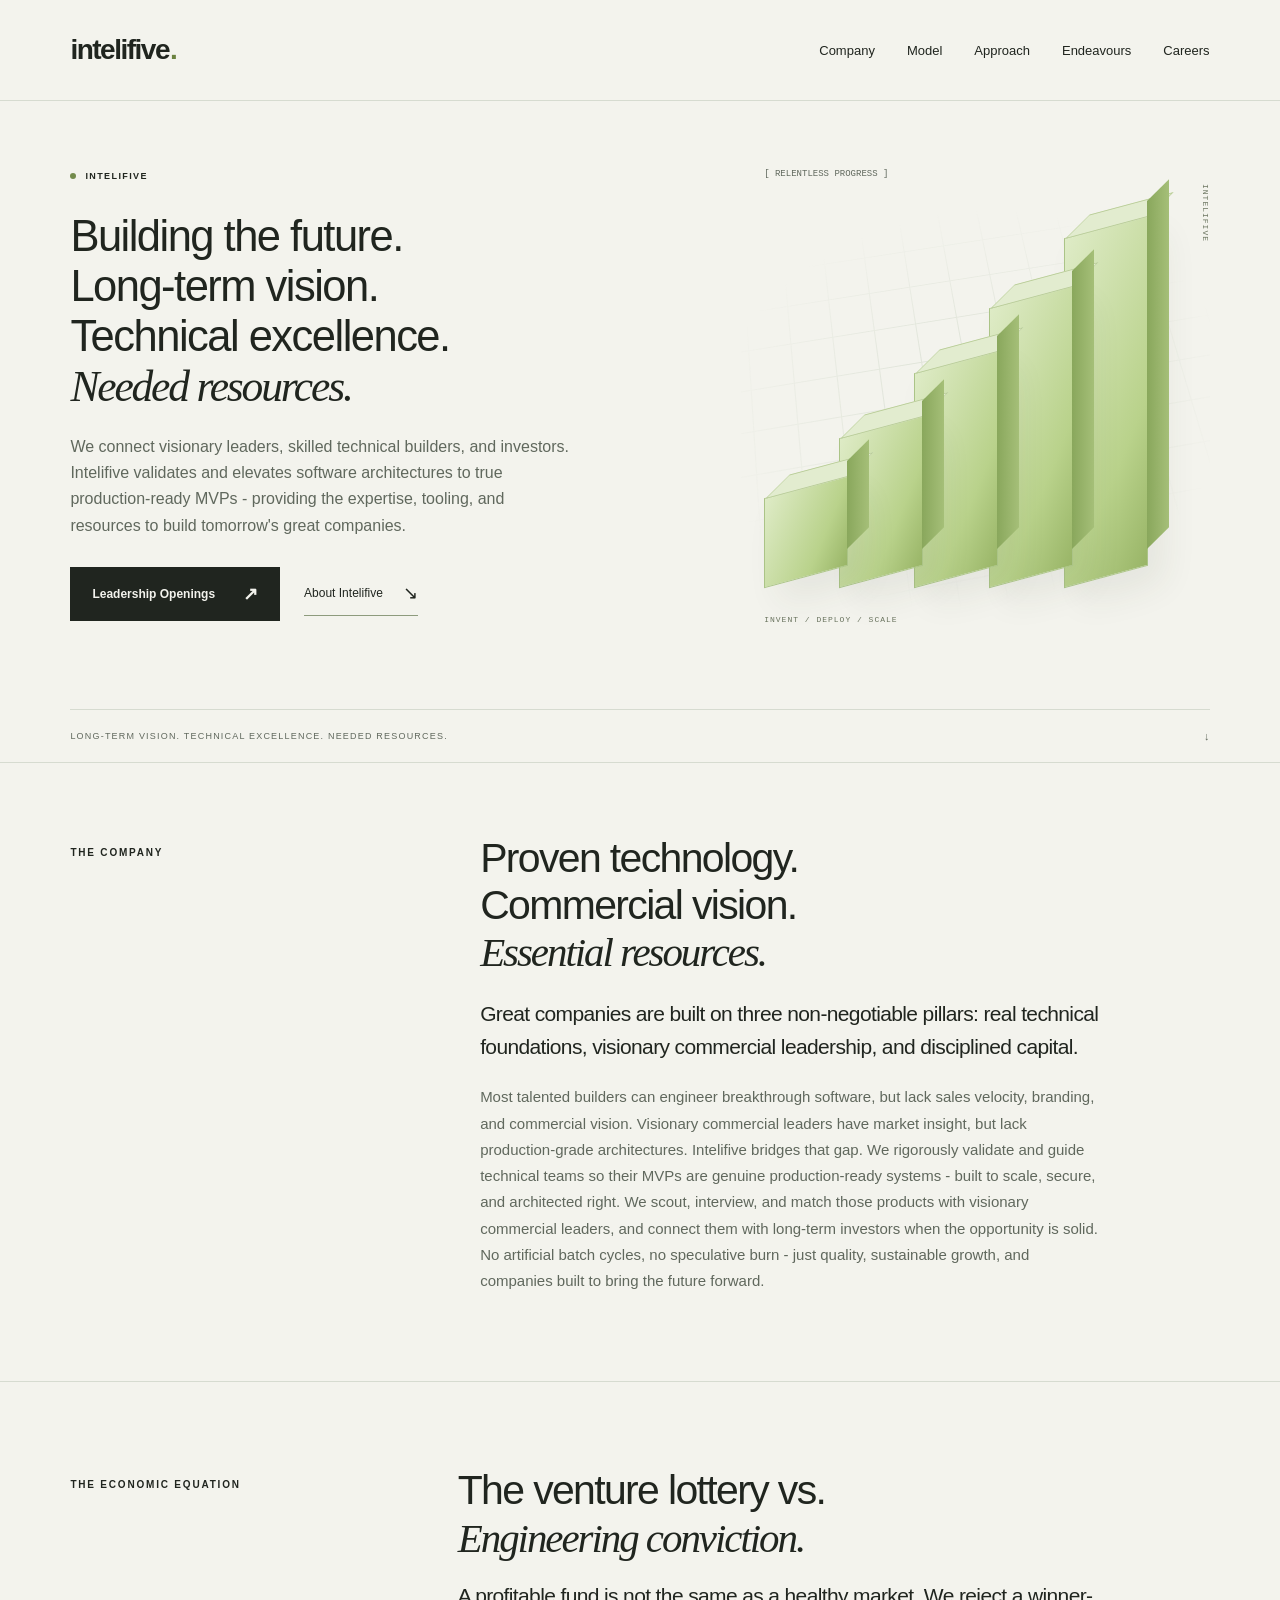
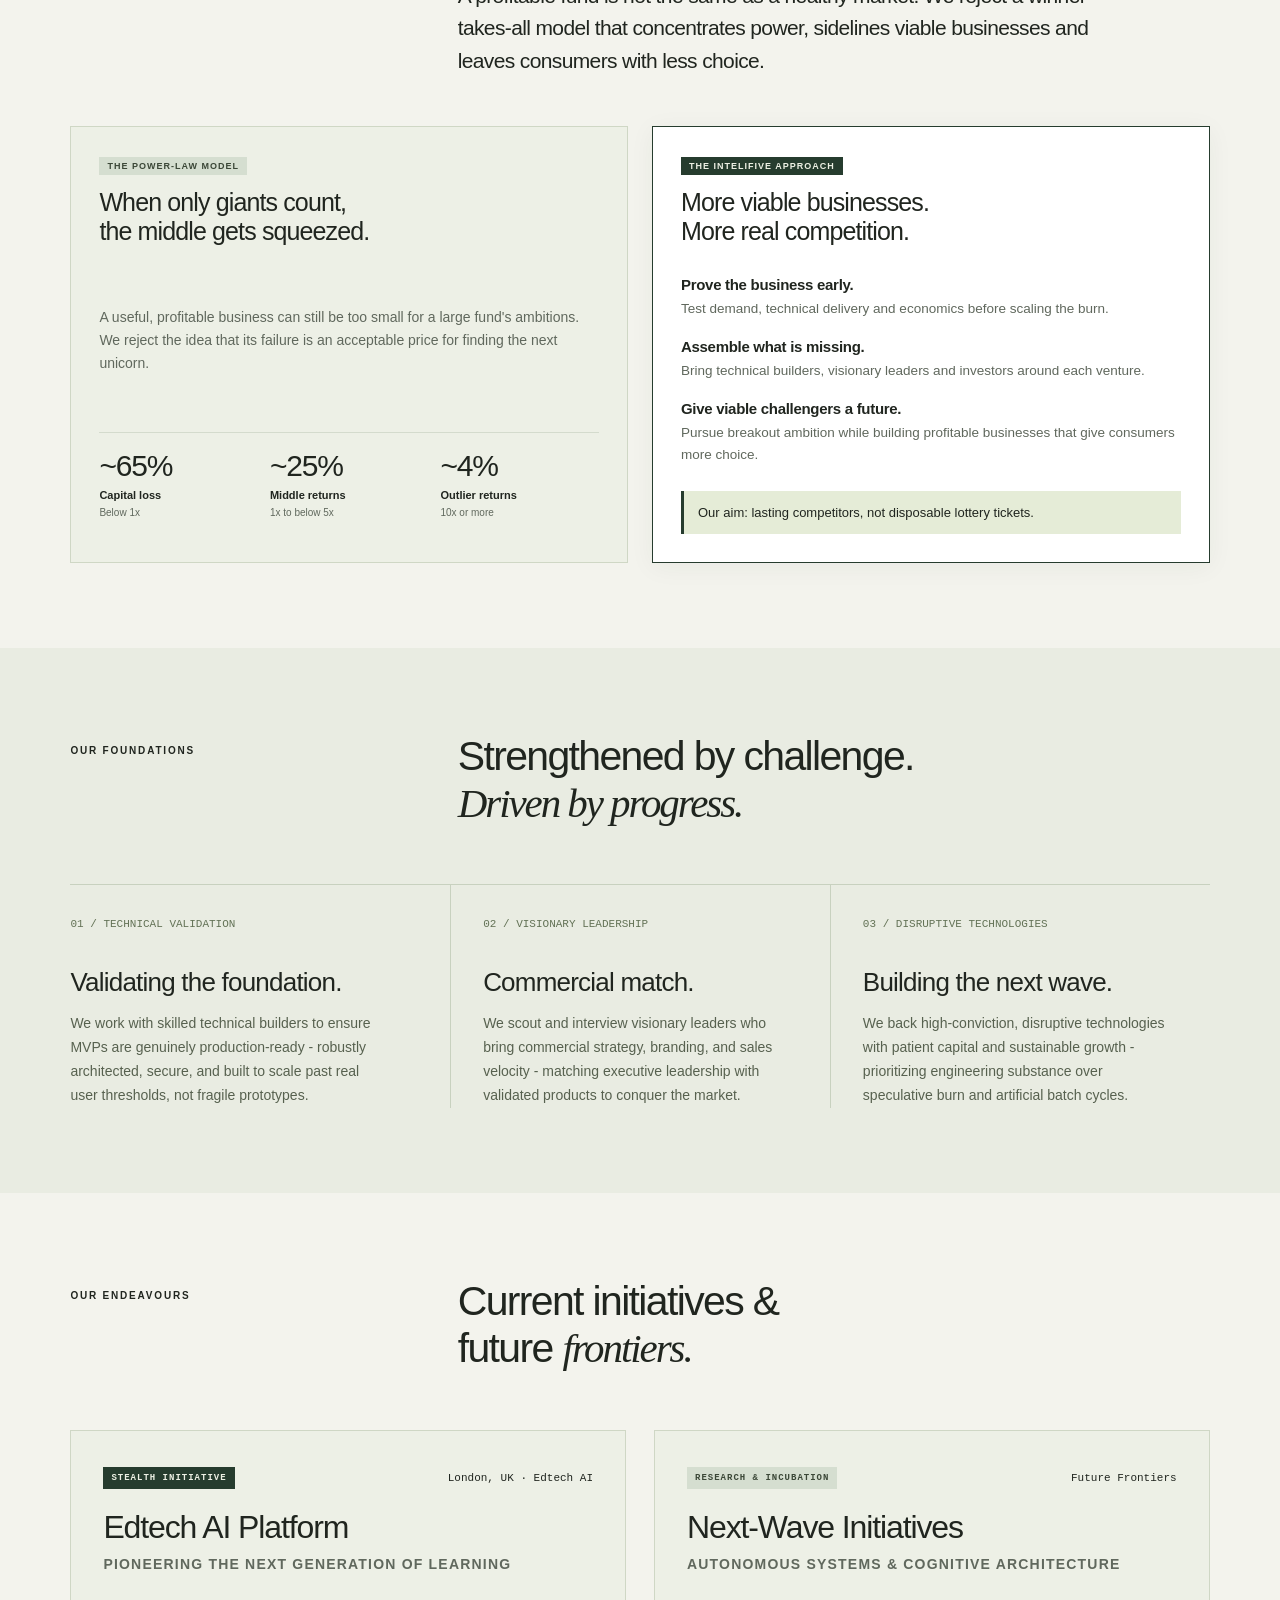
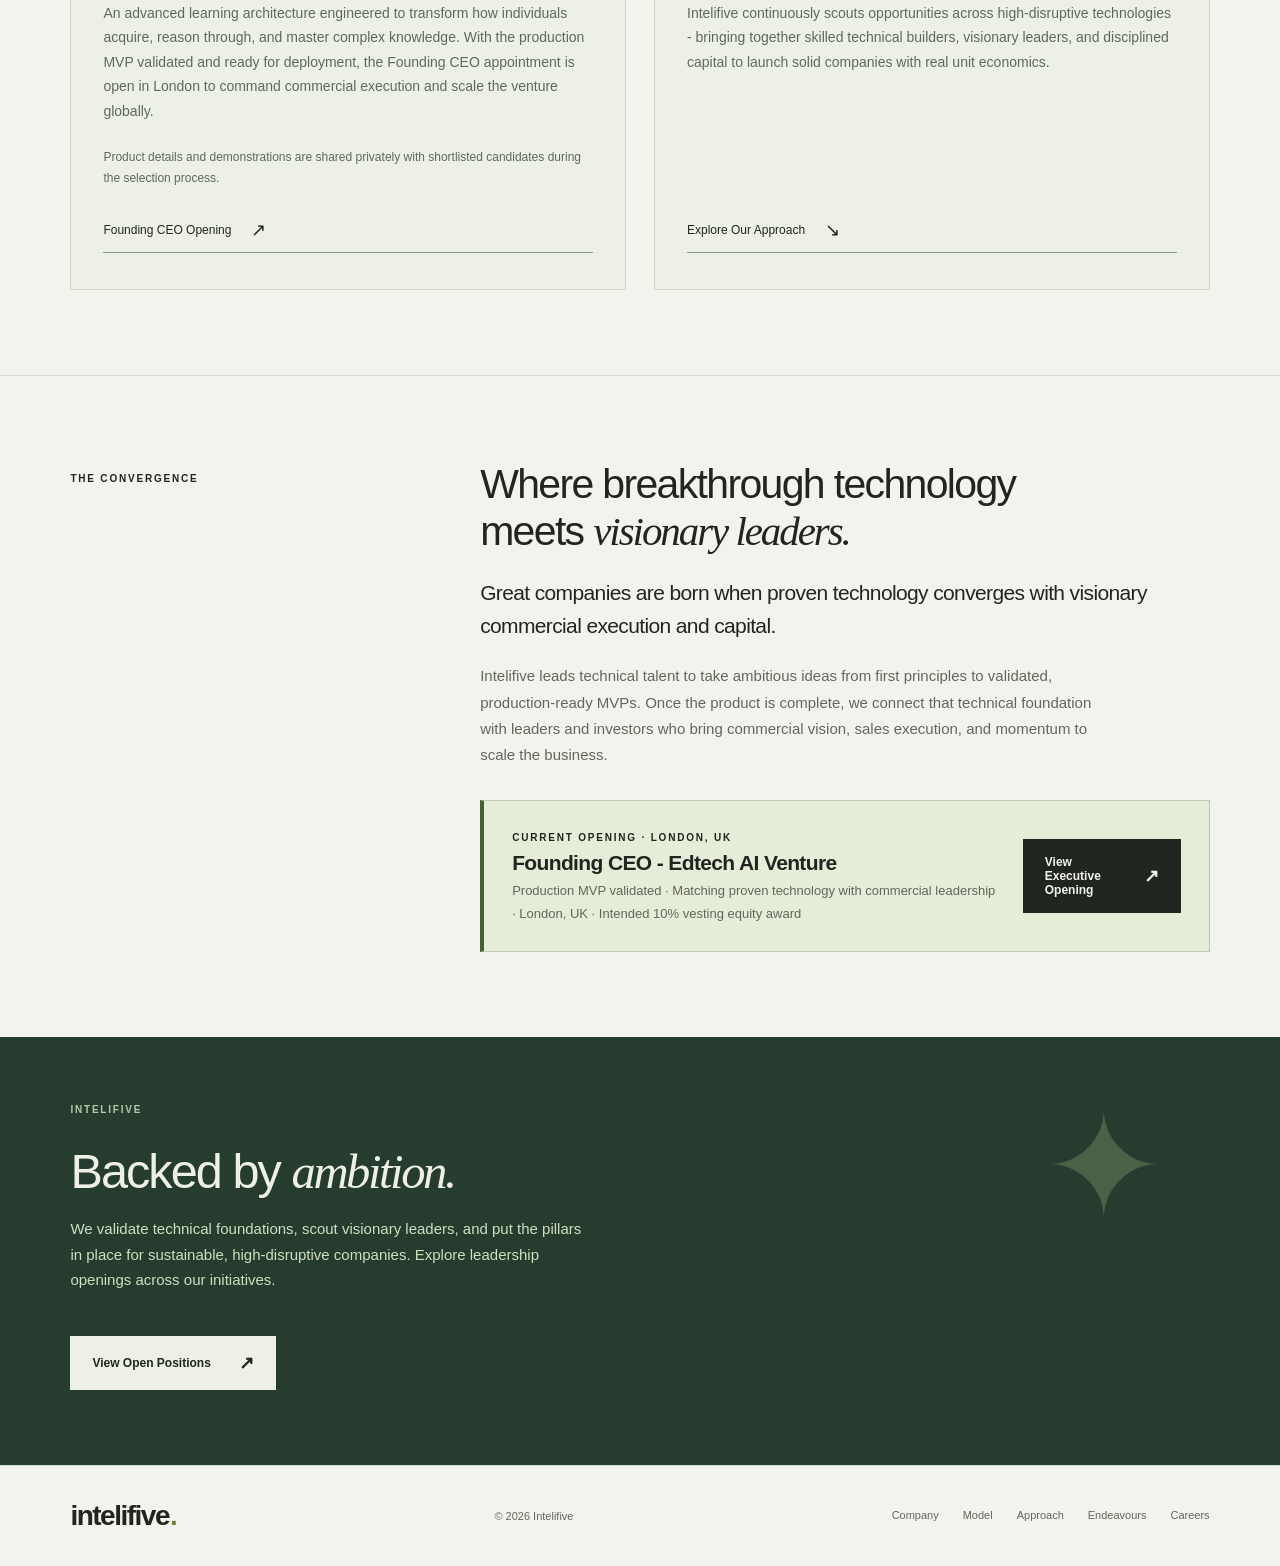
==== index.html @ eaf85df0 "Publish Intelifive static website" ====
<!doctype html>
<html lang="en">
<head>
  <meta charset="utf-8">
  <meta name="viewport" content="width=device-width, initial-scale=1">
  <title>Intelifive | Building the Future</title>
  <meta name="description" content="Intelifive connects visionary leaders, skilled technical builders, and investors - validating production-ready foundations and putting the pillars in place for future great companies.">
  <meta name="theme-color" content="#f3f3ed">
  <link rel="canonical" href="https://intelifive.com/">
  <link rel="icon" href="assets/favicon.svg" type="image/svg+xml">
  <link rel="stylesheet" href="assets/site.css">
  <meta property="og:type" content="website">
  <meta property="og:site_name" content="Intelifive">
  <meta property="og:locale" content="en_GB">
  <meta property="og:title" content="Intelifive | Building the Future">
  <meta property="og:description" content="Intelifive connects visionary leaders, skilled technical builders, and investors - validating production-ready foundations and putting the pillars in place for future great companies.">
  <meta property="og:url" content="https://intelifive.com/">
  <meta property="og:image" content="https://intelifive.com/assets/social.png">
  <meta property="og:image:width" content="1200">
  <meta property="og:image:height" content="630">
  <meta property="og:image:alt" content="Intelifive. Building the future through vision and technical excellence.">
  <meta name="twitter:card" content="summary_large_image">
  <meta name="twitter:title" content="Intelifive | Building the Future">
  <meta name="twitter:description" content="Intelifive connects visionary leaders, skilled technical builders, and investors - validating production-ready foundations and putting the pillars in place for future great companies.">
  <meta name="twitter:image" content="https://intelifive.com/assets/social.png">
  <script type="application/ld+json">
  {
    "@context": "https://schema.org",
    "@graph": [
      {
        "@type": "Organization",
        "@id": "https://intelifive.com/#organization",
        "name": "Intelifive",
        "url": "https://intelifive.com/",
        "description": "Connecting visionary leaders, skilled technical builders, and investors to validate production-ready foundations and build future great companies."
      },
      {
        "@type": "WebSite",
        "name": "Intelifive",
        "url": "https://intelifive.com/",
        "publisher": {
          "@id": "https://intelifive.com/#organization"
        }
      }
    ]
  }
  </script>
</head>
<body>
  <a class="skip" href="#main">Skip to content</a>
  <header>
    <a class="brand" href="index.html" aria-label="Intelifive home">intelifive<span class="dot">.</span></a>
    <nav aria-label="Main navigation">
      <a href="#about">Company</a>
      <a href="#model">Model</a>
      <a href="#approach">Approach</a>
      <a href="#endeavours">Endeavours</a>
      <a href="careers/index.html">Careers</a>
    </nav>
  </header>

  <main id="main">
    <section class="hero">
      <div class="hero-copy">
        <p class="eyebrow"><span class="status"></span> INTELIFIVE</p>
        <h1>Building the future.<br>Long-term vision.<br>Technical excellence.<br><em>Needed resources.</em></h1>
        <p class="intro">We connect visionary leaders, skilled technical builders, and investors. Intelifive validates and elevates software architectures to true production-ready MVPs - providing the expertise, tooling, and resources to build tomorrow's great companies.</p>
        <div class="hero-actions">
          <a class="button" href="careers/index.html">Leadership Openings <span>↗</span></a>
          <a class="text-link" href="#about">About Intelifive <span aria-hidden="true">↘</span></a>
        </div>
      </div>
      <div class="sculpture" aria-hidden="true">
        <div class="grid"></div>
        <div class="pillar p1"></div>
        <div class="pillar p2"></div>
        <div class="pillar p3"></div>
        <div class="pillar p4"></div>
        <div class="pillar p5"></div>
        <span class="diagram-label dl1">INVENT / DEPLOY / SCALE</span>
        <span class="diagram-label dl2">INTELIFIVE</span>
        <span class="coordinate">[ RELENTLESS PROGRESS ]</span>
      </div>
      <div class="hero-bottom">
        <span>LONG-TERM VISION. TECHNICAL EXCELLENCE. NEEDED RESOURCES.</span>
        <a href="#about">↓</a>
      </div>
    </section>

    <section id="about" class="section split company-section">
      <p class="eyebrow">THE COMPANY</p>
      <div>
        <h2>Proven technology.<br>Commercial vision.<br><em>Essential resources.</em></h2>
        <p class="large">Great companies are built on three non-negotiable pillars: real technical foundations, visionary commercial leadership, and disciplined capital.</p>
        <p class="body-copy">Most talented builders can engineer breakthrough software, but lack sales velocity, branding, and commercial vision. Visionary commercial leaders have market insight, but lack production-grade architectures. Intelifive bridges that gap. We rigorously validate and guide technical teams so their MVPs are genuine production-ready systems - built to scale, secure, and architected right. We scout, interview, and match those products with visionary commercial leaders, and connect them with long-term investors when the opportunity is solid. No artificial batch cycles, no speculative burn - just quality, sustainable growth, and companies built to bring the future forward.</p>
      </div>
    </section>

    <section id="model" class="section model-section model-compact">
      <div class="section-heading model-heading">
        <p class="eyebrow">THE ECONOMIC EQUATION</p>
        <div class="heading-wrapper">
          <h2>The venture lottery vs.<br><em>Engineering conviction.</em></h2>
          <p class="large">A profitable fund is not the same as a healthy market. We reject a winner-takes-all model that concentrates power, sidelines viable businesses and leaves consumers with less choice.</p>
        </div>
      </div>

      <div class="comparison-grid">
        <div class="comparison-card traditional-card">
          <div class="card-top">
            <span class="badge badge-muted">THE POWER-LAW MODEL</span>
            <h3>When only giants count,<br>the middle gets squeezed.</h3>
          </div>
          <p class="compact-thesis">A useful, profitable business can still be too small for a large fund's ambitions. We reject the idea that its failure is an acceptable price for finding the next unicorn.</p>
          <dl class="compact-metrics">
            <div><dt>~65%</dt><dd>Capital loss<span>Below 1x</span></dd></div>
            <div><dt>~25%</dt><dd>Middle returns<span>1x to below 5x</span></dd></div>
            <div><dt>~4%</dt><dd>Outlier returns<span>10x or more</span></dd></div>
          </dl>
        </div>

        <div class="comparison-card intelifive-card">
          <div class="card-top">
            <span class="badge">THE INTELIFIVE APPROACH</span>
            <h3>More viable businesses.<br>More real competition.</h3>
          </div>
          <div class="compact-differentiators">
            <div class="point-item"><h4>Prove the business early.</h4><p>Test demand, technical delivery and economics before scaling the burn.</p></div>
            <div class="point-item"><h4>Assemble what is missing.</h4><p>Bring technical builders, visionary leaders and investors around each venture.</p></div>
            <div class="point-item"><h4>Give viable challengers a future.</h4><p>Pursue breakout ambition while building profitable businesses that give consumers more choice.</p></div>
          </div>
          <p class="compact-conviction">Our aim: lasting competitors, not disposable lottery tickets.</p>
        </div>
      </div>
    </section>

    <section id="approach" class="section approach">
      <div class="section-heading">
        <p class="eyebrow">OUR FOUNDATIONS</p>
        <h2>Strengthened by challenge.<br><em>Driven by progress.</em></h2>
      </div>
      <div class="principles">
        <article>
          <span class="number">01 / TECHNICAL VALIDATION</span>
          <h3>Validating the foundation.</h3>
          <p>We work with skilled technical builders to ensure MVPs are genuinely production-ready - robustly architected, secure, and built to scale past real user thresholds, not fragile prototypes.</p>
        </article>
        <article>
          <span class="number">02 / VISIONARY LEADERSHIP</span>
          <h3>Commercial match.</h3>
          <p>We scout and interview visionary leaders who bring commercial strategy, branding, and sales velocity - matching executive leadership with validated products to conquer the market.</p>
        </article>
        <article>
          <span class="number">03 / DISRUPTIVE TECHNOLOGIES</span>
          <h3>Building the next wave.</h3>
          <p>We back high-conviction, disruptive technologies with patient capital and sustainable growth - prioritizing engineering substance over speculative burn and artificial batch cycles.</p>
        </article>
      </div>
    </section>

    <section id="endeavours" class="section">
      <div class="section-heading">
        <p class="eyebrow">OUR ENDEAVOURS</p>
        <h2>Current initiatives &amp;<br>future <em>frontiers.</em></h2>
      </div>
      <div class="portfolio-grid">
        <div class="portfolio-card">
          <div>
            <div class="portfolio-meta">
              <span class="badge">STEALTH INITIATIVE</span>
              <span>London, UK · Edtech AI</span>
            </div>
            <h3>Edtech AI Platform</h3>
            <p class="portfolio-tagline">Pioneering the Next Generation of Learning</p>
            <p>An advanced learning architecture engineered to transform how individuals acquire, reason through, and master complex knowledge. With the production MVP validated and ready for deployment, the Founding CEO appointment is open in London to command commercial execution and scale the venture globally.</p>
            <p class="note" style="margin-top:0;margin-bottom:20px;font-size:12px;">Product details and demonstrations are shared privately with shortlisted candidates during the selection process.</p>
          </div>
          <a class="text-link" href="careers/founding-ceo/index.html">Founding CEO Opening <span aria-hidden="true">↗</span></a>
        </div>
        <div class="portfolio-card">
          <div>
            <div class="portfolio-meta">
              <span class="badge badge-muted">RESEARCH &amp; INCUBATION</span>
              <span>Future Frontiers</span>
            </div>
            <h3>Next-Wave Initiatives</h3>
            <p class="portfolio-tagline">Autonomous Systems &amp; Cognitive Architecture</p>
            <p>Intelifive continuously scouts opportunities across high-disruptive technologies - bringing together skilled technical builders, visionary leaders, and disciplined capital to launch solid companies with real unit economics.</p>
          </div>
          <a class="text-link" href="#about">Explore Our Approach <span aria-hidden="true">↘</span></a>
        </div>
      </div>
    </section>

    <section id="leadership" class="section split">
      <p class="eyebrow">THE CONVERGENCE</p>
      <div>
        <h2>Where breakthrough technology<br>meets <em>visionary leaders.</em></h2>
        <p class="large">Great companies are born when proven technology converges with visionary commercial execution and capital.</p>
        <p class="body-copy">Intelifive leads technical talent to take ambitious ideas from first principles to validated, production-ready MVPs. Once the product is complete, we connect that technical foundation with leaders and investors who bring commercial vision, sales execution, and momentum to scale the business.</p>
        <div class="hiring-callout">
          <div class="hiring-info">
            <span class="eyebrow">CURRENT OPENING · LONDON, UK</span>
            <h4>Founding CEO - Edtech AI Venture</h4>
            <p>Production MVP validated · Matching proven technology with commercial leadership · London, UK · Intended 10% vesting equity award</p>
          </div>
          <a class="button" href="careers/founding-ceo/index.html">View Executive Opening <span>↗</span></a>
        </div>
      </div>
    </section>

    <section class="closing">
      <p class="eyebrow">INTELIFIVE</p>
      <h2>Backed by <em>ambition.</em></h2>
      <p class="closing-sub">We validate technical foundations, scout visionary leaders, and put the pillars in place for sustainable, high-disruptive companies. Explore leadership openings across our initiatives.</p>
      <a class="button closing-btn" href="careers/index.html">View Open Positions <span>↗</span></a>
      <span aria-hidden="true">✦</span>
    </section>
  </main>

  <footer class="compact-footer">
    <a class="brand" href="index.html">intelifive<span class="dot">.</span></a>
    <span>© 2026 Intelifive</span>
    <nav class="footer-nav">
      <a href="#about">Company</a>
      <a href="#model">Model</a>
      <a href="#approach">Approach</a>
      <a href="#endeavours">Endeavours</a>
      <a href="careers/index.html">Careers</a>
    </nav>
  </footer>
</body>
</html>
---- assets/site.css ----
:root {
  --paper: #f3f3ed;
  --ink: #20251f;
  --muted: #60685d;
  --line: #d6dbd0;
  --green: #263c2e;
}

* {
  box-sizing: border-box;
}

html {
  scroll-behavior: smooth;
  scroll-padding-top: 30px;
  overflow-x: clip;
}

body {
  margin: 0;
  background: var(--paper);
  color: var(--ink);
  font-family: Arial, Helvetica, sans-serif;
  -webkit-font-smoothing: antialiased;
  overflow-x: clip;
  text-rendering: optimizeLegibility;
}

a {
  color: inherit;
  text-decoration: none;
}

a:focus-visible {
  outline: 3px solid #627b39;
  outline-offset: 6px;
}

a:hover {
  color: #506a34;
}

p {
  line-height: 1.7;
  margin-top: 0;
}

h1, h2, h3, h4, p {
  margin-top: 0;
}

h1, h2, h3, h4 {
  font-weight: 500;
  letter-spacing: -0.04em;
}

h1 {
  font-size: clamp(38px, 4.2vw, 56px);
  line-height: 1.1;
  margin-bottom: 22px;
}

h2 {
  font-size: clamp(28px, 3.2vw, 44px);
  line-height: 1.15;
  margin-bottom: 22px;
}

em {
  font-family: Georgia, 'Times New Roman', serif;
  font-weight: 400;
  letter-spacing: -0.05em;
}

/* Accessibility */
.skip {
  position: absolute;
  top: -60px;
  left: 20px;
  z-index: 20;
  background: var(--ink);
  color: white;
  padding: 12px;
}

.skip:focus {
  top: 12px;
}

/* Header & Navigation */
header {
  max-width: 1440px;
  margin: auto;
  display: flex;
  align-items: center;
  justify-content: space-between;
  padding: 28px 5.5%;
  border-bottom: 1px solid var(--line);
}

.brand {
  font-weight: 700;
  font-size: 28px;
  letter-spacing: -1.5px;
  display: inline-flex;
  align-items: center;
  gap: 12px;
}

.dot {
  color: #6a823f;
  margin-left: -11px;
}

.symbol {
  background: var(--ink);
  color: var(--paper);
  font-size: 21px;
  line-height: 34px;
  width: 34px;
  height: 34px;
  text-align: center;
  letter-spacing: -2px;
  border-radius: 7px;
}

header nav {
  display: flex;
  align-items: center;
  gap: 32px;
  font-size: 13px;
  line-height: 1;
}

header nav a {
  display: inline-flex;
  align-items: center;
  line-height: 1;
  min-height: 44px;
  transition: color 0.2s;
}

header nav a[aria-current] {
  text-decoration: underline;
  text-underline-offset: 6px;
}

/* Eyebrows & Status */
.eyebrow {
  font-size: 10px;
  letter-spacing: 1.8px;
  font-weight: 600;
  line-height: 1.6;
}

.status {
  width: 6px;
  height: 6px;
  border-radius: 50%;
  background: #738b4c;
  display: inline-block;
  flex-shrink: 0;
}

/* Hero Section */
.hero {
  max-width: 1440px;
  margin: auto;
  position: relative;
  display: grid;
  grid-template-columns: minmax(0, 1.15fr) minmax(0, 0.85fr);
  padding: 68px 5.5% 0;
  gap: 36px;
  overflow: hidden;
}

.hero-copy {
  position: relative;
  z-index: 2;
  min-width: 0;
}

.hero-copy .eyebrow {
  font-size: 9px;
  margin-bottom: 28px;
  letter-spacing: 1.4px;
  display: flex;
  align-items: center;
  gap: 9px;
}

.hero h1 {
  font-size: clamp(30px, 3.4vw, 46px);
  line-height: 1.15;
  letter-spacing: -0.035em;
  margin-bottom: 22px;
}

.hero .intro {
  max-width: 500px;
  font-size: 16px;
  line-height: 1.65;
  color: var(--muted);
  margin-top: 22px;
  margin-bottom: 28px;
}

.hero-actions {
  display: flex;
  align-items: center;
  gap: 24px;
  margin: 28px 0 16px;
  flex-wrap: wrap;
}

.button {
  display: inline-flex;
  align-items: center;
  justify-content: space-between;
  gap: 28px;
  padding: 16px 22px;
  font-size: 12px;
  font-weight: 600;
  background: var(--ink);
  color: var(--paper);
  min-height: 44px;
  transition: background 0.2s, transform 0.2s;
}

.button:hover {
  background: #3c5032;
  color: white;
  transform: translateY(-2px);
}

.button span {
  font-size: 18px;
}

.text-link {
  display: inline-flex;
  align-items: center;
  gap: 20px;
  font-size: 12px;
  border-bottom: 1px solid #8d9b7d;
  padding: 6px 0 8px;
  min-height: 44px;
}

.text-link span {
  font-size: 18px;
}

/* Sculpture 3D Diagram */
.sculpture {
  position: relative;
  min-height: 460px;
  height: 100%;
  isolation: isolate;
  overflow: hidden;
  max-width: 100%;
}

.grid {
  position: absolute;
  inset: 10px -30px 40px;
  background-image: linear-gradient(#d9dfd2 1px, transparent 1px), linear-gradient(90deg, #d9dfd2 1px, transparent 1px);
  background-size: 43px 43px;
  mask-image: radial-gradient(ellipse at center, black, transparent 70%);
  transform: perspective(600px) rotateX(18deg) rotateZ(-10deg);
}

.pillar {
  position: absolute;
  width: 18%;
  bottom: 60px;
  background: linear-gradient(115deg, #deebc6, #b9d28b 68%, #99b567);
  transform: skewY(-15deg);
  box-shadow: 16px 20px 35px #33452a13;
  border: 1px solid #abc487;
}

.pillar:after {
  content: '';
  position: absolute;
  left: 100%;
  top: -16px;
  width: 22px;
  height: 100%;
  background: linear-gradient(90deg, #89a75c, #a5bf78);
  transform: skewY(-36deg);
  transform-origin: left bottom;
}

.pillar:before {
  content: '';
  position: absolute;
  left: 0;
  bottom: 100%;
  width: 100%;
  height: 16px;
  background: #e2eccf;
  transform: skewX(-54deg);
  transform-origin: left bottom;
  border: 1px solid #b8cc97;
}

.p1 { left: 5%; height: 90px; z-index: 5; }
.p2 { left: 21%; height: 150px; z-index: 4; }
.p3 { left: 37%; height: 215px; z-index: 3; }
.p4 { left: 53%; height: 280px; z-index: 2; }
.p5 { left: 69%; height: 350px; z-index: 1; }

.diagram-label {
  position: absolute;
  font-family: monospace;
  font-size: 8px;
  letter-spacing: 1px;
  color: #69735e;
}

.dl1 { left: 5%; bottom: 13px; }
.dl2 { right: 0; top: 15px; writing-mode: vertical-rl; }

.coordinate {
  position: absolute;
  top: 0;
  left: 5%;
  font-family: monospace;
  font-size: 9px;
  color: var(--muted);
}

.hero-bottom {
  grid-column: 1 / -1;
  display: flex;
  justify-content: space-between;
  align-items: center;
  border-top: 1px solid var(--line);
  margin-top: 36px;
  padding: 20px 0;
  font-size: 9px;
  letter-spacing: 1.2px;
  color: var(--muted);
}

.hero-bottom a {
  letter-spacing: 0;
  font-size: 11px;
}

/* Sections */
.section {
  max-width: 1440px;
  margin: auto;
  padding: 85px 5.5%;
}

.split {
  display: grid;
  grid-template-columns: minmax(0, 1fr) minmax(0, 2fr);
  gap: 45px;
  border-top: 1px solid var(--line);
}

.split > .eyebrow {
  padding-top: 10px;
}

.large {
  font-size: 21px;
  line-height: 1.55;
  max-width: 680px;
  letter-spacing: -0.03em;
}

.body-copy {
  font-size: 15px;
  line-height: 1.75;
  color: var(--muted);
  max-width: 620px;
}

.company-section {
  padding-top: 72px;
  padding-bottom: 72px;
}

.company-section h2 {
  font-size: clamp(28px, 3.2vw, 44px);
}

/* ==========================================================================
   THE ECONOMIC EQUATION / MODEL COMPARISON SECTION
   ========================================================================== */

.model-section {
  border-top: 1px solid var(--line);
}

.model-heading {
  align-items: flex-start;
}

.model-heading .heading-wrapper {
  width: 66%;
  max-width: 820px;
}

.model-heading h2 {
  width: auto;
  margin-bottom: 18px;
}

.comparison-grid {
  display: grid;
  grid-template-columns: repeat(2, minmax(0, 1fr));
  gap: 32px;
  max-width: 1282px;
  margin: 48px auto 0;
}

.comparison-card {
  padding: 40px 36px;
  display: flex;
  flex-direction: column;
  justify-content: space-between;
  min-width: 0;
  position: relative;
}

.traditional-card {
  background: #edf0e6;
  border: 1px solid #cfd7c5;
}

.intelifive-card {
  background: #ffffff;
  border: 1px solid #263c2e;
  box-shadow: 0 4px 24px rgba(38, 60, 46, 0.05);
}

.comparison-card .card-top h3 {
  font-size: 30px;
  letter-spacing: -0.035em;
  margin: 14px 0 6px;
}

.card-tagline {
  font-size: 13px;
  line-height: 1.6;
  color: var(--muted);
  margin-bottom: 0;
}

.stats-grid {
  display: grid;
  grid-template-columns: repeat(2, minmax(0, 1fr));
  gap: 18px;
  margin: 28px 0 32px;
  padding: 22px 0;
  border-top: 1px solid #d4dbcd;
  border-bottom: 1px solid #d4dbcd;
}

.stat-block {
  min-width: 0;
}

.stat-value {
  display: block;
  font-size: clamp(26px, 2.8vw, 36px);
  font-weight: 500;
  letter-spacing: -0.03em;
  line-height: 1.15;
  color: var(--ink);
  margin-bottom: 6px;
}

.stat-value.highlight-num {
  color: #263c2e;
}

.stat-name {
  display: block;
  font-family: monospace;
  font-size: 10px;
  letter-spacing: 0.5px;
  text-transform: uppercase;
  color: var(--muted);
  line-height: 1.4;
}

.comparison-points {
  flex: 1 0 auto;
}

.point-item {
  margin-bottom: 22px;
}

.point-item:last-child {
  margin-bottom: 0;
}

.point-item h4 {
  font-size: 15px;
  font-weight: 600;
  letter-spacing: -0.02em;
  margin-bottom: 5px;
  color: var(--ink);
}

.point-item p {
  font-size: 13.5px;
  line-height: 1.65;
  color: var(--muted);
  margin-bottom: 0;
}

.card-summary {
  margin-top: 32px;
  padding: 16px 18px;
  background: rgba(0, 0, 0, 0.035);
  font-size: 12.5px;
  line-height: 1.6;
  color: var(--ink);
}

.card-summary p {
  margin: 0;
  display: inline;
}

.card-summary .summary-label {
  font-family: monospace;
  font-size: 10px;
  letter-spacing: 0.5px;
  text-transform: uppercase;
  font-weight: 700;
  display: block;
  margin-bottom: 4px;
  color: var(--muted);
}

.highlight-summary {
  background: #e5ecd7;
  border-left: 3px solid #263c2e;
}

.highlight-summary .summary-label {
  color: #263c2e;
}

.model-compact .comparison-grid { margin-top: 28px; gap: 24px; }
.model-compact .comparison-card { padding: 28px; }
.model-compact .card-top h3 { font-size: 25px; }
.compact-thesis { font-size: 14px; line-height: 1.65; color: var(--muted); margin: 20px 0 0; }
.compact-metrics { display: grid; grid-template-columns: repeat(3, minmax(0, 1fr)); gap: 12px; margin: 22px 0 14px; padding-top: 16px; border-top: 1px solid #d4dbcd; }
.compact-metrics > div { min-width: 0; }
.compact-metrics dt { font-size: clamp(25px, 2.5vw, 30px); font-weight: 500; letter-spacing: -0.04em; }
.compact-metrics dd { margin: 5px 0 0; font-size: 11px; font-weight: 600; line-height: 1.4; }
.compact-metrics dd span { display: block; font-size: 10px; font-weight: 400; color: var(--muted); margin-top: 3px; }
.compact-source { margin: 0; font-size: 10px; line-height: 1.6; color: var(--muted); }
.compact-source a { color: inherit; text-decoration: underline; text-underline-offset: 3px; }
.compact-differentiators { margin: 24px 0; }
.compact-differentiators .point-item { margin-bottom: 18px; }
.compact-differentiators .point-item:last-child { margin-bottom: 0; }
.compact-conviction { margin: 0; padding: 12px 14px; background: #e5ecd7; border-left: 3px solid #263c2e; font-size: 13px; line-height: 1.5; }

@media (max-width: 600px) {
  .model-compact .comparison-card { padding: 22px 18px; }
  .model-compact .card-top h3 { font-size: 23px; }
}

/* Approach & Foundations */
.approach, .tinted {
  background: #e9ece2;
}

.approach {
  max-width: none;
}

.section-heading {
  display: flex;
  justify-content: space-between;
  gap: 40px;
  max-width: 1282px;
  margin: auto;
}

.section-heading > .eyebrow {
  padding-top: 10px;
}

.section-heading h2 {
  width: 66%;
  font-size: clamp(28px, 3.2vw, 44px);
}

.principles {
  display: grid;
  grid-template-columns: repeat(3, minmax(0, 1fr));
  max-width: 1282px;
  margin: 35px auto 0;
  border-top: 1px solid #c8d1bf;
}

.principles article {
  padding: 28px 32px 0 0;
  min-width: 0;
}

.principles article + article {
  border-left: 1px solid #c8d1bf;
  padding-left: 32px;
}

.number {
  font-family: monospace;
  font-size: 11px;
  color: #637256;
}

.principles h3 {
  font-size: 26px;
  letter-spacing: -0.03em;
  margin: 36px 0 14px;
}

.principles p {
  font-size: 14px;
  color: #57614f;
  max-width: 310px;
  margin-bottom: 0;
}

/* Endeavours Portfolio */
.portfolio-grid {
  display: grid;
  grid-template-columns: repeat(2, minmax(0, 1fr));
  gap: 28px;
  margin-top: 36px;
}

.portfolio-card {
  background: #edf0e6;
  border: 1px solid #cfd7c5;
  padding: 36px 32px;
  display: flex;
  flex-direction: column;
  justify-content: space-between;
  position: relative;
  min-width: 0;
}

.portfolio-meta {
  display: flex;
  justify-content: space-between;
  align-items: center;
  flex-wrap: wrap;
  gap: 10px 16px;
  margin-bottom: 20px;
  font-size: 11px;
  font-family: monospace;
}

.badge {
  font-size: 9px;
  font-weight: 600;
  letter-spacing: 1px;
  padding: 4px 8px;
  background: var(--green);
  color: #edf0e4;
  line-height: 1.6;
}

.badge-muted {
  background: #d5ded0;
  color: #3b4737;
}

.portfolio-card h3 {
  font-size: 32px;
  letter-spacing: -0.035em;
  margin-bottom: 6px;
}

.portfolio-tagline {
  font-size: 11px;
  font-weight: 700;
  letter-spacing: 1.2px;
  color: #536d36;
  margin-bottom: 14px;
  text-transform: uppercase;
}

.portfolio-card p {
  font-size: 14px;
  line-height: 1.75;
  color: var(--muted);
  margin-bottom: 24px;
}

.note {
  font-size: 12px;
  color: var(--muted);
  line-height: 1.7;
  max-width: 700px;
  margin-top: 20px;
}

/* Hiring Callout */
.hiring-callout {
  background: #e5ecd7;
  border: 1px solid #bac9a6;
  border-left: 4px solid #486131;
  padding: 26px 28px;
  margin-top: 32px;
  display: flex;
  justify-content: space-between;
  align-items: center;
  gap: 24px;
}

.hiring-info {
  min-width: 0;
}

.hiring-info h4 {
  font-size: 21px;
  letter-spacing: -0.03em;
  margin: 5px 0 5px;
  font-weight: 600;
}

.hiring-info p {
  font-size: 13px;
  color: var(--muted);
  margin: 0;
}

/* Closing Section */
.closing {
  background: var(--green);
  color: #edf0e4;
  padding: 65px 5.5% 75px;
  position: relative;
  overflow: hidden;
}

.closing .eyebrow {
  color: #b7c7a7;
}

.closing h2 {
  font-size: clamp(28px, 3.8vw, 50px);
  line-height: 1.14;
  margin: 26px 0 0;
}

.closing-sub {
  font-size: 15px;
  color: #d0dec0;
  margin-top: 16px;
  max-width: 520px;
}

.closing-btn {
  background: #edf0e4;
  color: var(--ink);
  margin-top: 28px;
}

.closing-btn:hover {
  background: #ffffff;
  color: var(--ink);
}

.closing > span {
  position: absolute;
  right: 9%;
  top: 45px;
  font-size: 145px;
  font-weight: 300;
  color: #b8cf90;
  opacity: 0.25;
}

/* Compact Footer */
.compact-footer {
  max-width: 1440px;
  margin: auto;
  padding: 28px 5.5%;
  display: flex;
  justify-content: space-between;
  align-items: center;
  border-top: 1px solid var(--line);
  gap: 20px;
  flex-wrap: wrap;
}

.compact-footer > span {
  font-size: 11px;
  color: var(--muted);
}

.footer-nav {
  display: flex;
  align-items: center;
  gap: 24px;
  font-size: 11px;
  line-height: 1;
  flex-wrap: wrap;
}

.footer-nav a {
  display: inline-flex;
  align-items: center;
  line-height: 1;
  color: var(--muted);
  min-height: 44px;
  transition: color 0.2s;
}

.footer-nav a:hover {
  color: var(--ink);
}

/* Careers & Role Detail Pages */
.page-hero {
  max-width: 1440px;
  margin: auto;
  padding: 65px 5.5% 65px;
}

.page-hero h1 {
  font-size: clamp(34px, 4.5vw, 54px);
  margin-top: 25px;
}

.page-hero .intro {
  max-width: 540px;
  color: var(--muted);
}

.job {
  display: flex;
  align-items: center;
  justify-content: space-between;
  gap: 20px;
  border-top: 1px solid var(--line);
  border-bottom: 1px solid var(--line);
  padding: 30px 0;
  margin-top: 25px;
  min-width: 0;
}

.job h3 {
  font-size: 32px;
  margin: 12px 0 8px;
}

.job p {
  font-size: 13px;
  color: var(--muted);
  margin-bottom: 0;
}

.job .note {
  font-size: 12px;
  line-height: 1.65;
  color: var(--muted);
  max-width: 720px;
  margin-top: 14px;
}

.round {
  border: 1px solid #aeb9a1;
  width: 54px;
  height: 54px;
  display: grid;
  place-items: center;
  border-radius: 50%;
  font-size: 22px;
  flex-shrink: 0;
}

.job:hover .round {
  background: #d6e4b3;
}

.back {
  display: block;
  font-size: 12px;
  margin-bottom: 40px;
}

.role-hero .eyebrow {
  margin-bottom: 20px;
}

.role-hero h1 {
  font-size: clamp(36px, 4.6vw, 56px);
}

.tags {
  display: flex;
  flex-wrap: wrap;
  gap: 10px;
  margin-top: 28px;
}

.tags span {
  font-size: 11px;
  padding: 9px 13px;
  border: 1px solid #bdc9af;
  background: #e9edde;
  line-height: 1.5;
}

.role-layout {
  max-width: 1440px;
  margin: auto;
  padding: 0 5.5% 80px;
  display: grid;
  grid-template-columns: minmax(0, 1fr) minmax(0, 2fr);
  gap: 60px;
  border-top: 1px solid var(--line);
}

aside {
  display: flex;
  flex-direction: column;
  align-self: start;
  position: sticky;
  top: 35px;
  padding-top: 40px;
  gap: 16px;
  font-size: 12px;
}

aside .eyebrow {
  margin-bottom: 8px;
}

.role-content section {
  padding: 44px 0;
  border-bottom: 1px solid var(--line);
  scroll-margin-top: 0;
}

.role-content h2 {
  font-size: clamp(26px, 3.2vw, 36px);
  letter-spacing: -0.035em;
}

.role-content p, .role-content li {
  font-size: 15px;
  line-height: 1.8;
  color: #4f584a;
}

.role-content ul {
  padding-left: 20px;
}

.role-content li {
  padding: 0 0 10px 5px;
}

.callout {
  background: #e6ecd9;
  padding: 22px;
  margin-bottom: 24px;
  border-left: 3px solid #6d854b;
}

.callout p {
  margin: 10px 0 0;
}

#apply h2 {
  font-size: clamp(32px, 4vw, 44px);
}

#apply .button {
  margin-top: 15px;
}

.role-content #apply {
  border: 0;
}

.role-content a[href^="mailto:"] {
  overflow-wrap: anywhere;
}

/* ==========================================================================
   RESPONSIVE BREAKPOINTS: TABLET (<= 1024px)
   ========================================================================== */

@media (max-width: 1024px) {
  header {
    padding: 22px 6%;
  }

  .hero {
    grid-template-columns: minmax(0, 1fr);
    gap: 28px;
    padding-top: 48px;
  }

  .hero h1 {
    font-size: clamp(26px, 4.2vw, 36px);
    line-height: 1.18;
  }

  .hero .intro {
    max-width: 600px;
  }

  .sculpture {
    width: 100%;
    max-width: 520px;
    height: 380px;
    min-height: 380px;
    margin: 12px auto 0;
  }

  .pillar {
    bottom: 50px;
  }

  .p1 { height: 80px; }
  .p2 { height: 135px; }
  .p3 { height: 195px; }
  .p4 { height: 250px; }
  .p5 { height: 310px; }

  .hero-bottom {
    margin-top: 12px;
    gap: 16px;
    flex-wrap: wrap;
  }

  .section {
    padding: 68px 6%;
  }

  .split {
    grid-template-columns: minmax(0, 1fr);
    gap: 24px;
  }

  .section-heading {
    display: block;
  }

  .section-heading h2 {
    width: auto;
    margin-top: 20px;
  }

  .principles {
    grid-template-columns: repeat(3, minmax(0, 1fr));
  }

  .principles article {
    padding: 24px 20px 0 0;
  }

  .principles article + article {
    padding-left: 20px;
  }

  .portfolio-grid {
    grid-template-columns: minmax(0, 1fr);
    gap: 24px;
  }

  .model-heading .heading-wrapper {
    width: auto;
    margin-top: 20px;
  }

  .comparison-grid {
    grid-template-columns: minmax(0, 1fr);
    gap: 24px;
    margin-top: 32px;
  }

  .comparison-card {
    padding: 32px 26px;
  }

  .hiring-callout {
    display: block;
  }

  .hiring-callout .button {
    margin-top: 20px;
  }

  .role-layout {
    grid-template-columns: minmax(0, 1fr);
    gap: 30px;
  }

  aside {
    display: none;
  }
}

/* ==========================================================================
   RESPONSIVE BREAKPOINTS: SMALL TABLET & MOBILE LANDSCAPE (<= 768px)
   ========================================================================== */

@media (max-width: 768px) {
  header {
    flex-wrap: wrap;
    gap: 14px;
    padding: 18px 6% 12px;
  }

  header nav {
    flex: 1 0 100%;
    flex-wrap: wrap;
    column-gap: 24px;
    row-gap: 4px;
    font-size: 12px;
  }

  .principles {
    grid-template-columns: minmax(0, 1fr);
    margin-top: 24px;
  }

  .principles article,
  .principles article + article {
    border-left: 0;
    border-bottom: 1px solid #c8d1bf;
    padding: 24px 0;
  }

  .principles article:last-child {
    border-bottom: 0;
    padding-bottom: 0;
  }

  .principles h3 {
    margin: 18px 0 10px;
    font-size: 24px;
  }

  .principles p {
    max-width: none;
  }

  .compact-footer {
    align-items: flex-start;
    gap: 16px 24px;
  }

  .footer-nav {
    width: 100%;
    gap: 0 24px;
  }
}

/* ==========================================================================
   RESPONSIVE BREAKPOINTS: MOBILE PHONES (<= 600px)
   ========================================================================== */

@media (max-width: 600px) {
  .hero {
    padding-top: 36px;
    gap: 18px;
  }

  .hero h1 {
    font-size: clamp(21px, 6vw, 28px);
    line-height: 1.2;
    letter-spacing: -0.03em;
  }

  .page-hero h1, .role-hero h1 {
    font-size: clamp(32px, 8.5vw, 44px);
    line-height: 1.1;
  }

  .hero-copy .eyebrow {
    font-size: 8.5px;
    letter-spacing: 1.2px;
    margin-bottom: 22px;
  }

  .hero .intro {
    font-size: 15px;
    line-height: 1.6;
    max-width: none;
    margin-top: 18px;
    margin-bottom: 22px;
  }

  .hero-actions {
    gap: 14px 20px;
    margin-bottom: 0;
  }

  .sculpture {
    max-width: 340px;
    min-height: 260px;
    height: 260px;
    margin-top: 16px;
  }

  .pillar {
    bottom: 30px;
  }

  .p1 { height: 50px; }
  .p2 { height: 86px; }
  .p3 { height: 122px; }
  .p4 { height: 158px; }
  .p5 { height: 195px; }

  .hero-bottom {
    font-size: 8.5px;
    letter-spacing: 0.8px;
    padding: 15px 0;
  }

  .section {
    padding-top: 50px;
    padding-bottom: 50px;
  }

  h2, .company-section h2, .closing h2 {
    font-size: clamp(26px, 7vw, 34px);
  }

  .large {
    font-size: 18px;
  }

  .portfolio-card {
    padding: 24px 20px;
  }

  .portfolio-card h3 {
    font-size: 26px;
  }

  .comparison-card {
    padding: 24px 18px;
  }

  .comparison-card .card-top h3 {
    font-size: 24px;
  }

  .stats-grid {
    grid-template-columns: minmax(0, 1fr);
    gap: 16px;
    padding: 16px 0;
    margin: 20px 0 24px;
  }

  .stat-value {
    font-size: 26px;
  }

  .hiring-callout {
    padding: 22px 18px;
  }

  .hiring-callout .button,
  .portfolio-card .button {
    width: 100%;
    gap: 16px;
  }

  .closing {
    padding: 50px 6% 55px;
  }

  .closing > span {
    display: none;
  }

  .job {
    padding: 24px 0;
  }

  .job h3 {
    font-size: 26px;
  }

  .round {
    width: 44px;
    height: 44px;
    font-size: 18px;
  }

  .role-layout {
    padding: 0 6% 40px;
  }

  .role-content section {
    padding: 34px 0;
  }

  .role-content h2, #apply h2 {
    font-size: clamp(26px, 7vw, 34px);
  }

  .callout {
    padding: 18px;
  }
}

/* ==========================================================================
   EXTRA-COMPACT MOBILE PHONES (<= 400px)
   ========================================================================== */

@media (max-width: 400px) {
  .brand {
    font-size: 24px;
  }

  .hero h1 {
    font-size: 23px;
    line-height: 1.22;
  }

  .hero-actions .button {
    width: 100%;
  }

  .button {
    padding: 14px 18px;
  }
}
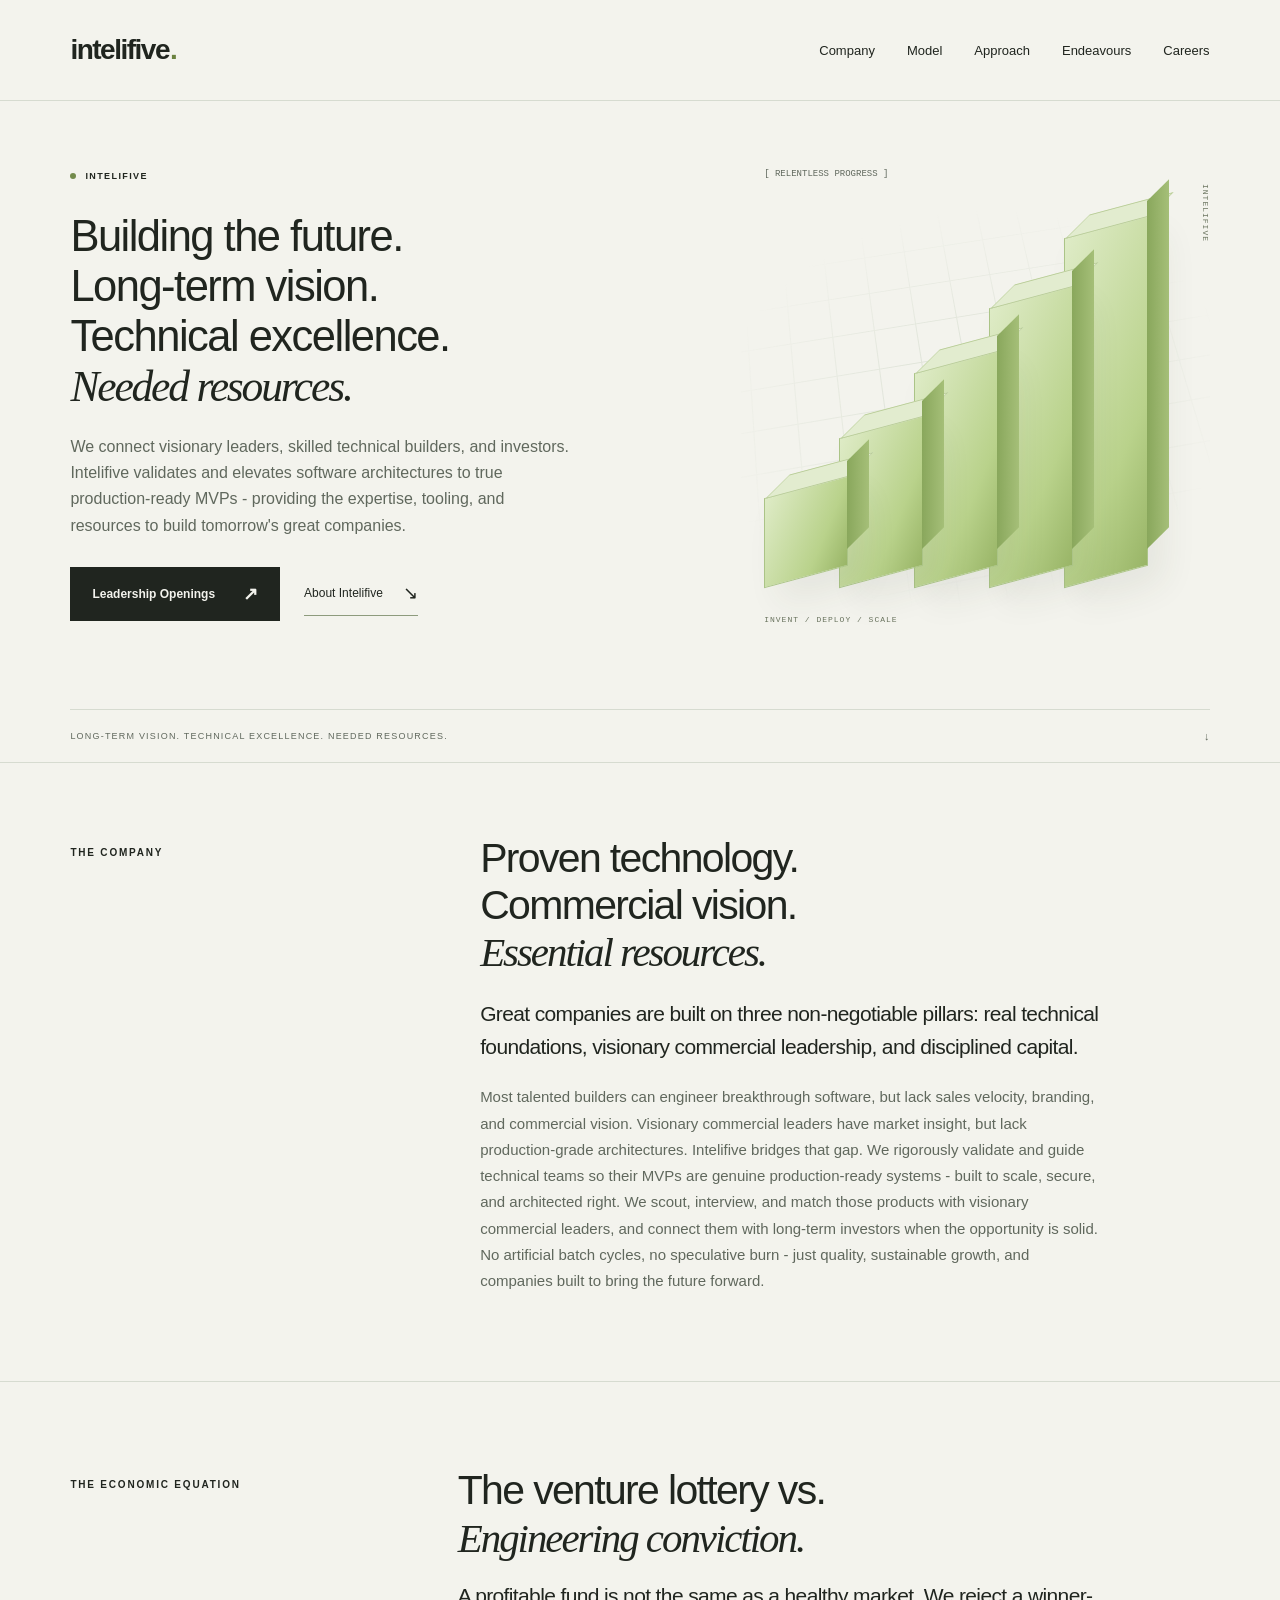
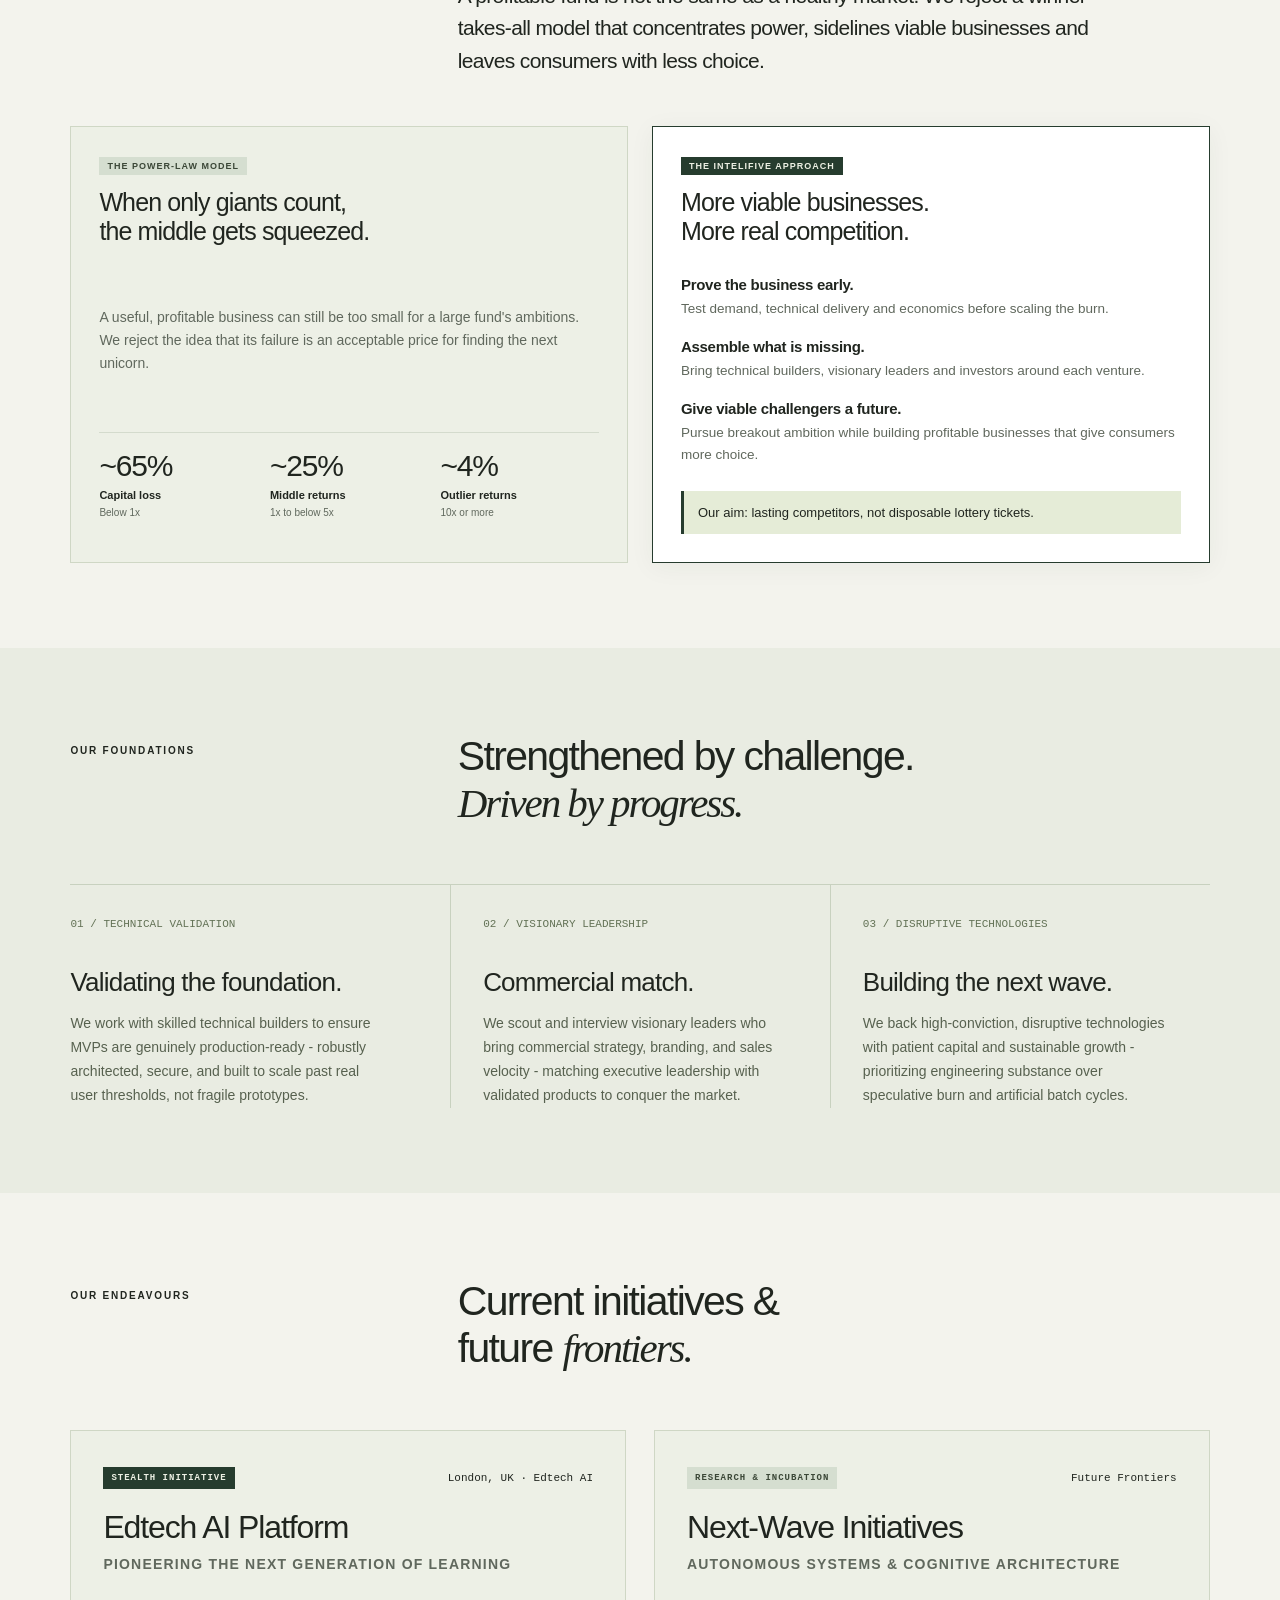
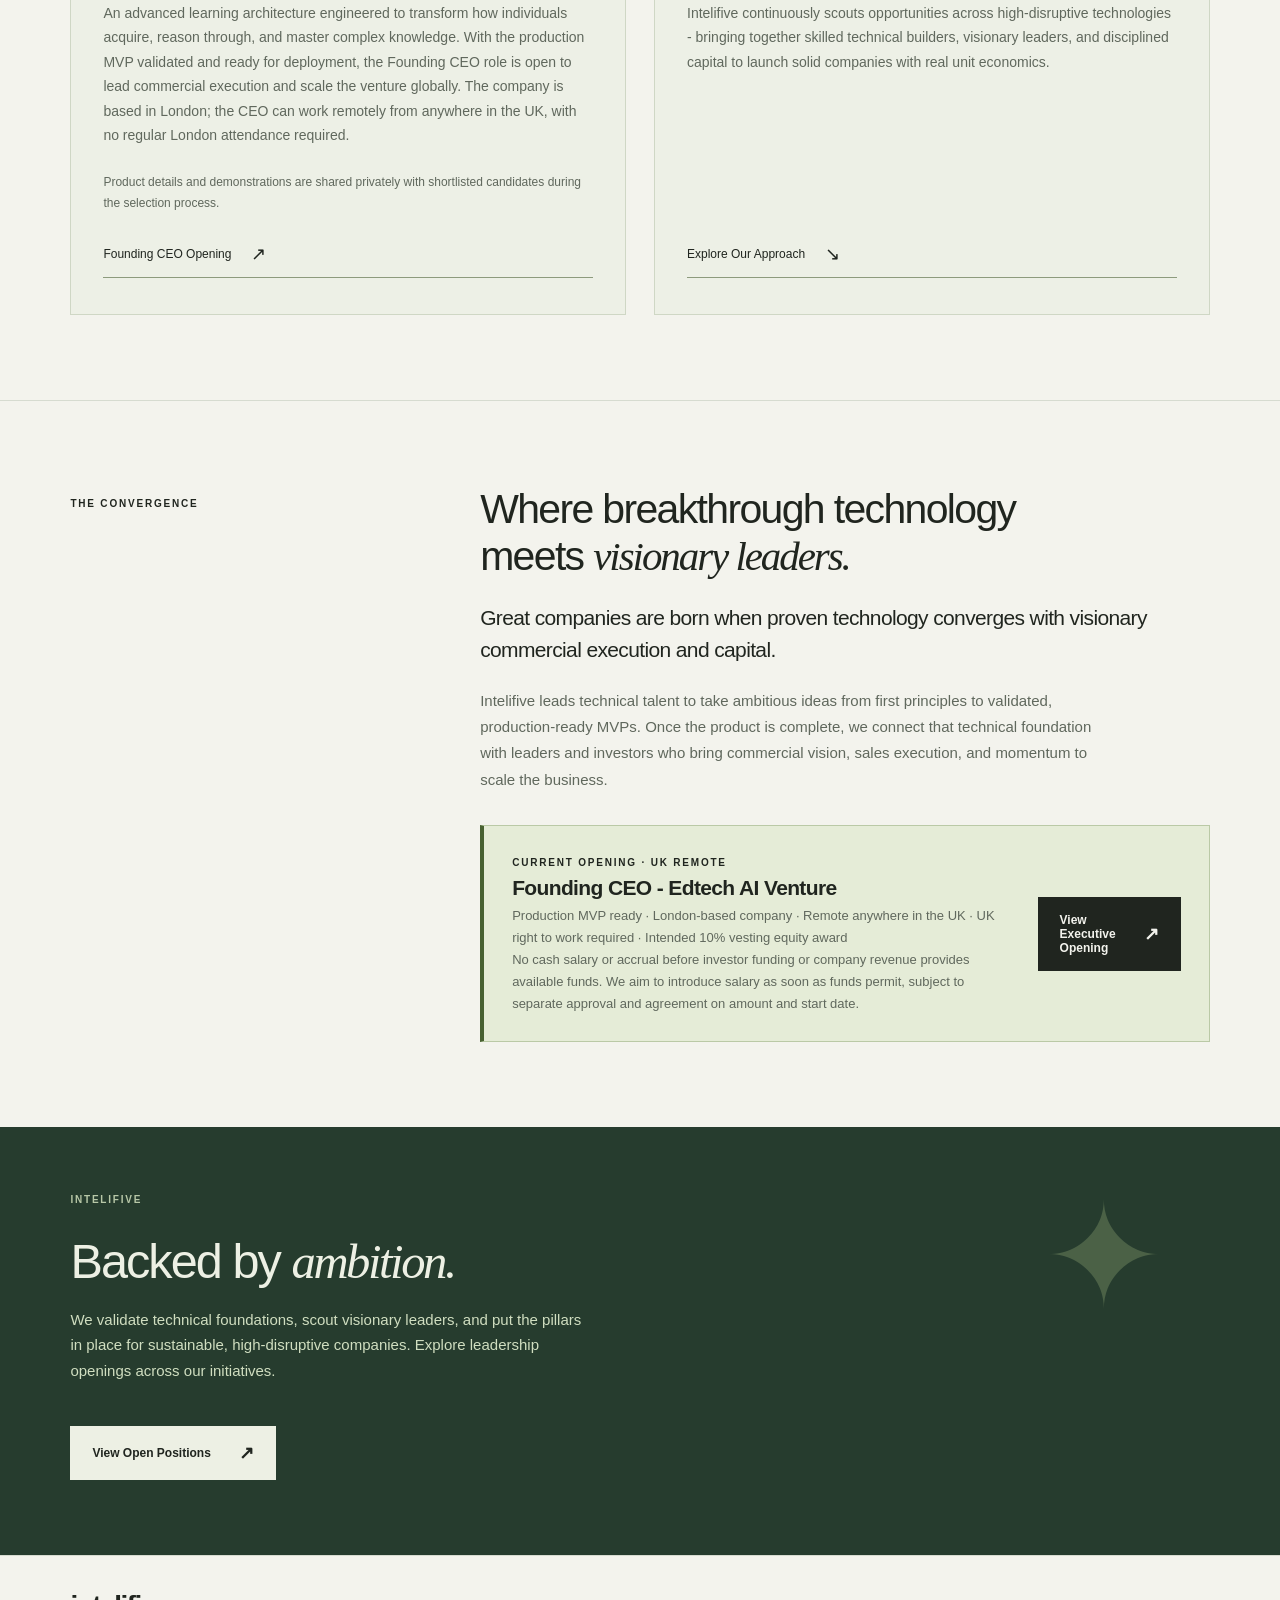
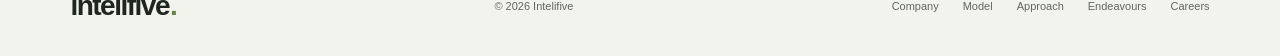
==== commit c80e1cd4: "update the ceo page" ====
--- a/index.html
+++ b/index.html
@@ -172,7 +172,7 @@
             </div>
             <h3>Edtech AI Platform</h3>
             <p class="portfolio-tagline">Pioneering the Next Generation of Learning</p>
-            <p>An advanced learning architecture engineered to transform how individuals acquire, reason through, and master complex knowledge. With the production MVP validated and ready for deployment, the Founding CEO appointment is open in London to command commercial execution and scale the venture globally.</p>
+            <p>An advanced learning architecture engineered to transform how individuals acquire, reason through, and master complex knowledge. With the production MVP validated and ready for deployment, the Founding CEO role is open to lead commercial execution and scale the venture globally. The company is based in London; the CEO can work remotely from anywhere in the UK, with no regular London attendance required.</p>
             <p class="note" style="margin-top:0;margin-bottom:20px;font-size:12px;">Product details and demonstrations are shared privately with shortlisted candidates during the selection process.</p>
           </div>
           <a class="text-link" href="careers/founding-ceo/index.html">Founding CEO Opening <span aria-hidden="true">↗</span></a>
@@ -200,9 +200,10 @@
         <p class="body-copy">Intelifive leads technical talent to take ambitious ideas from first principles to validated, production-ready MVPs. Once the product is complete, we connect that technical foundation with leaders and investors who bring commercial vision, sales execution, and momentum to scale the business.</p>
         <div class="hiring-callout">
           <div class="hiring-info">
-            <span class="eyebrow">CURRENT OPENING · LONDON, UK</span>
+            <span class="eyebrow">CURRENT OPENING · UK REMOTE</span>
             <h4>Founding CEO - Edtech AI Venture</h4>
-            <p>Production MVP validated · Matching proven technology with commercial leadership · London, UK · Intended 10% vesting equity award</p>
+            <p>Production MVP ready · London-based company · Remote anywhere in the UK · UK right to work required · Intended 10% vesting equity award</p>
+            <p>No cash salary or accrual before investor funding or company revenue provides available funds. We aim to introduce salary as soon as funds permit, subject to separate approval and agreement on amount and start date.</p>
           </div>
           <a class="button" href="careers/founding-ceo/index.html">View Executive Opening <span>↗</span></a>
         </div>
